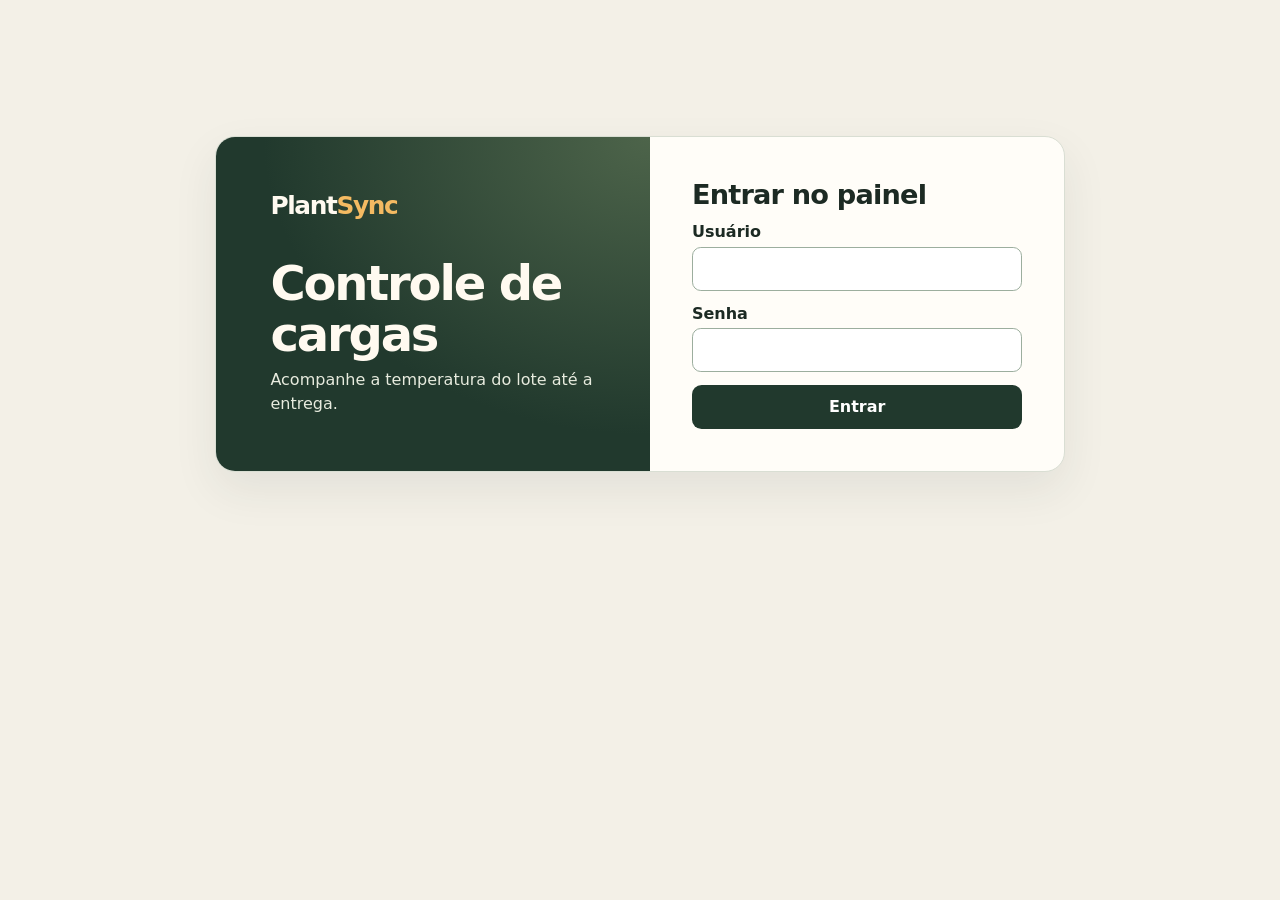
==== front_end/index.html @ 1a7d9cdb "Implementa painel web integrado ao PlantSync" ====
<!doctype html>
<html lang="pt-BR">
<head>
  <meta charset="utf-8">
  <meta name="viewport" content="width=device-width, initial-scale=1">
  <meta name="referrer" content="no-referrer">
  <meta http-equiv="Content-Security-Policy" content="default-src 'self'; script-src 'self'; style-src 'self' 'unsafe-inline'; img-src 'self' data:; connect-src 'self' http://127.0.0.1:8000 http://localhost:8000; object-src 'none'; base-uri 'none'; form-action 'none'">
  <title>PlantSync · Painel de cargas</title>
  <link rel="stylesheet" href="vendor/leaflet/leaflet.css">
  <link rel="stylesheet" href="css/painel.css">
  <script defer src="vendor/leaflet/leaflet.js"></script>
  <script defer src="vendor/chart.umd.js"></script>
  <script defer src="vendor/qrcode.min.js"></script>
  <script type="module" src="js/painel.js"></script>
</head>
<body>
  <a class="pular" href="#conteudo">Pular para o conteúdo</a>
  <header class="topbar" id="topbar" hidden>
    <div class="shell topbar-interna">
      <a class="marca" href="#inicio">Plant<span>Sync</span></a>
      <nav aria-label="Painel">
        <a href="#inicio">Cargas</a>
        <a href="#alertas">Alertas</a>
        <a href="#frutas">Frutas</a>
      </nav>
      <button class="botao sair" type="button" id="sair">Sair</button>
    </div>
  </header>
  <main id="conteudo" tabindex="-1" class="shell conteudo">
    <section class="cartao">
      <h1>Abrindo o painel</h1>
      <p>Se você abriu este arquivo diretamente, inicie o servidor local e <a href="http://127.0.0.1:5500/">abra o painel</a>.</p>
      <noscript><p>Habilite o JavaScript para usar o painel.</p></noscript>
    </section>
  </main>
</body>
</html>
---- front_end/vendor/leaflet/leaflet.css ----
/* required styles */

.leaflet-pane,
.leaflet-tile,
.leaflet-marker-icon,
.leaflet-marker-shadow,
.leaflet-tile-container,
.leaflet-pane > svg,
.leaflet-pane > canvas,
.leaflet-zoom-box,
.leaflet-image-layer,
.leaflet-layer {
	position: absolute;
	left: 0;
	top: 0;
	}
.leaflet-container {
	overflow: hidden;
	}
.leaflet-tile,
.leaflet-marker-icon,
.leaflet-marker-shadow {
	-webkit-user-select: none;
	   -moz-user-select: none;
	        user-select: none;
	  -webkit-user-drag: none;
	}
/* Prevents IE11 from highlighting tiles in blue */
.leaflet-tile::selection {
	background: transparent;
}
/* Safari renders non-retina tile on retina better with this, but Chrome is worse */
.leaflet-safari .leaflet-tile {
	image-rendering: -webkit-optimize-contrast;
	}
/* hack that prevents hw layers "stretching" when loading new tiles */
.leaflet-safari .leaflet-tile-container {
	width: 1600px;
	height: 1600px;
	-webkit-transform-origin: 0 0;
	}
.leaflet-marker-icon,
.leaflet-marker-shadow {
	display: block;
	}
/* .leaflet-container svg: reset svg max-width decleration shipped in Joomla! (joomla.org) 3.x */
/* .leaflet-container img: map is broken in FF if you have max-width: 100% on tiles */
.leaflet-container .leaflet-overlay-pane svg {
	max-width: none !important;
	max-height: none !important;
	}
.leaflet-container .leaflet-marker-pane img,
.leaflet-container .leaflet-shadow-pane img,
.leaflet-container .leaflet-tile-pane img,
.leaflet-container img.leaflet-image-layer,
.leaflet-container .leaflet-tile {
	max-width: none !important;
	max-height: none !important;
	width: auto;
	padding: 0;
	}

.leaflet-container img.leaflet-tile {
	/* See: https://bugs.chromium.org/p/chromium/issues/detail?id=600120 */
	mix-blend-mode: plus-lighter;
}

.leaflet-container.leaflet-touch-zoom {
	-ms-touch-action: pan-x pan-y;
	touch-action: pan-x pan-y;
	}
.leaflet-container.leaflet-touch-drag {
	-ms-touch-action: pinch-zoom;
	/* Fallback for FF which doesn't support pinch-zoom */
	touch-action: none;
	touch-action: pinch-zoom;
}
.leaflet-container.leaflet-touch-drag.leaflet-touch-zoom {
	-ms-touch-action: none;
	touch-action: none;
}
.leaflet-container {
	-webkit-tap-highlight-color: transparent;
}
.leaflet-container a {
	-webkit-tap-highlight-color: rgba(51, 181, 229, 0.4);
}
.leaflet-tile {
	filter: inherit;
	visibility: hidden;
	}
.leaflet-tile-loaded {
	visibility: inherit;
	}
.leaflet-zoom-box {
	width: 0;
	height: 0;
	-moz-box-sizing: border-box;
	     box-sizing: border-box;
	z-index: 800;
	}
/* workaround for https://bugzilla.mozilla.org/show_bug.cgi?id=888319 */
.leaflet-overlay-pane svg {
	-moz-user-select: none;
	}

.leaflet-pane         { z-index: 400; }

.leaflet-tile-pane    { z-index: 200; }
.leaflet-overlay-pane { z-index: 400; }
.leaflet-shadow-pane  { z-index: 500; }
.leaflet-marker-pane  { z-index: 600; }
.leaflet-tooltip-pane   { z-index: 650; }
.leaflet-popup-pane   { z-index: 700; }

.leaflet-map-pane canvas { z-index: 100; }
.leaflet-map-pane svg    { z-index: 200; }

.leaflet-vml-shape {
	width: 1px;
	height: 1px;
	}
.lvml {
	behavior: url(#default#VML);
	display: inline-block;
	position: absolute;
	}


/* control positioning */

.leaflet-control {
	position: relative;
	z-index: 800;
	pointer-events: visiblePainted; /* IE 9-10 doesn't have auto */
	pointer-events: auto;
	}
.leaflet-top,
.leaflet-bottom {
	position: absolute;
	z-index: 1000;
	pointer-events: none;
	}
.leaflet-top {
	top: 0;
	}
.leaflet-right {
	right: 0;
	}
.leaflet-bottom {
	bottom: 0;
	}
.leaflet-left {
	left: 0;
	}
.leaflet-control {
	float: left;
	clear: both;
	}
.leaflet-right .leaflet-control {
	float: right;
	}
.leaflet-top .leaflet-control {
	margin-top: 10px;
	}
.leaflet-bottom .leaflet-control {
	margin-bottom: 10px;
	}
.leaflet-left .leaflet-control {
	margin-left: 10px;
	}
.leaflet-right .leaflet-control {
	margin-right: 10px;
	}


/* zoom and fade animations */

.leaflet-fade-anim .leaflet-popup {
	opacity: 0;
	-webkit-transition: opacity 0.2s linear;
	   -moz-transition: opacity 0.2s linear;
	        transition: opacity 0.2s linear;
	}
.leaflet-fade-anim .leaflet-map-pane .leaflet-popup {
	opacity: 1;
	}
.leaflet-zoom-animated {
	-webkit-transform-origin: 0 0;
	    -ms-transform-origin: 0 0;
	        transform-origin: 0 0;
	}
svg.leaflet-zoom-animated {
	will-change: transform;
}

.leaflet-zoom-anim .leaflet-zoom-animated {
	-webkit-transition: -webkit-transform 0.25s cubic-bezier(0,0,0.25,1);
	   -moz-transition:    -moz-transform 0.25s cubic-bezier(0,0,0.25,1);
	        transition:         transform 0.25s cubic-bezier(0,0,0.25,1);
	}
.leaflet-zoom-anim .leaflet-tile,
.leaflet-pan-anim .leaflet-tile {
	-webkit-transition: none;
	   -moz-transition: none;
	        transition: none;
	}

.leaflet-zoom-anim .leaflet-zoom-hide {
	visibility: hidden;
	}


/* cursors */

.leaflet-interactive {
	cursor: pointer;
	}
.leaflet-grab {
	cursor: -webkit-grab;
	cursor:    -moz-grab;
	cursor:         grab;
	}
.leaflet-crosshair,
.leaflet-crosshair .leaflet-interactive {
	cursor: crosshair;
	}
.leaflet-popup-pane,
.leaflet-control {
	cursor: auto;
	}
.leaflet-dragging .leaflet-grab,
.leaflet-dragging .leaflet-grab .leaflet-interactive,
.leaflet-dragging .leaflet-marker-draggable {
	cursor: move;
	cursor: -webkit-grabbing;
	cursor:    -moz-grabbing;
	cursor:         grabbing;
	}

/* marker & overlays interactivity */
.leaflet-marker-icon,
.leaflet-marker-shadow,
.leaflet-image-layer,
.leaflet-pane > svg path,
.leaflet-tile-container {
	pointer-events: none;
	}

.leaflet-marker-icon.leaflet-interactive,
.leaflet-image-layer.leaflet-interactive,
.leaflet-pane > svg path.leaflet-interactive,
svg.leaflet-image-layer.leaflet-interactive path {
	pointer-events: visiblePainted; /* IE 9-10 doesn't have auto */
	pointer-events: auto;
	}

/* visual tweaks */

.leaflet-container {
	background: #ddd;
	outline-offset: 1px;
	}
.leaflet-container a {
	color: #0078A8;
	}
.leaflet-zoom-box {
	border: 2px dotted #38f;
	background: rgba(255,255,255,0.5);
	}


/* general typography */
.leaflet-container {
	font-family: "Helvetica Neue", Arial, Helvetica, sans-serif;
	font-size: 12px;
	font-size: 0.75rem;
	line-height: 1.5;
	}


/* general toolbar styles */

.leaflet-bar {
	box-shadow: 0 1px 5px rgba(0,0,0,0.65);
	border-radius: 4px;
	}
.leaflet-bar a {
	background-color: #fff;
	border-bottom: 1px solid #ccc;
	width: 26px;
	height: 26px;
	line-height: 26px;
	display: block;
	text-align: center;
	text-decoration: none;
	color: black;
	}
.leaflet-bar a,
.leaflet-control-layers-toggle {
	background-position: 50% 50%;
	background-repeat: no-repeat;
	display: block;
	}
.leaflet-bar a:hover,
.leaflet-bar a:focus {
	background-color: #f4f4f4;
	}
.leaflet-bar a:first-child {
	border-top-left-radius: 4px;
	border-top-right-radius: 4px;
	}
.leaflet-bar a:last-child {
	border-bottom-left-radius: 4px;
	border-bottom-right-radius: 4px;
	border-bottom: none;
	}
.leaflet-bar a.leaflet-disabled {
	cursor: default;
	background-color: #f4f4f4;
	color: #bbb;
	}

.leaflet-touch .leaflet-bar a {
	width: 30px;
	height: 30px;
	line-height: 30px;
	}
.leaflet-touch .leaflet-bar a:first-child {
	border-top-left-radius: 2px;
	border-top-right-radius: 2px;
	}
.leaflet-touch .leaflet-bar a:last-child {
	border-bottom-left-radius: 2px;
	border-bottom-right-radius: 2px;
	}

/* zoom control */

.leaflet-control-zoom-in,
.leaflet-control-zoom-out {
	font: bold 18px 'Lucida Console', Monaco, monospace;
	text-indent: 1px;
	}

.leaflet-touch .leaflet-control-zoom-in, .leaflet-touch .leaflet-control-zoom-out  {
	font-size: 22px;
	}


/* layers control */

.leaflet-control-layers {
	box-shadow: 0 1px 5px rgba(0,0,0,0.4);
	background: #fff;
	border-radius: 5px;
	}
.leaflet-control-layers-toggle {
	background-image: url(images/layers.png);
	width: 36px;
	height: 36px;
	}
.leaflet-retina .leaflet-control-layers-toggle {
	background-image: url(images/layers-2x.png);
	background-size: 26px 26px;
	}
.leaflet-touch .leaflet-control-layers-toggle {
	width: 44px;
	height: 44px;
	}
.leaflet-control-layers .leaflet-control-layers-list,
.leaflet-control-layers-expanded .leaflet-control-layers-toggle {
	display: none;
	}
.leaflet-control-layers-expanded .leaflet-control-layers-list {
	display: block;
	position: relative;
	}
.leaflet-control-layers-expanded {
	padding: 6px 10px 6px 6px;
	color: #333;
	background: #fff;
	}
.leaflet-control-layers-scrollbar {
	overflow-y: scroll;
	overflow-x: hidden;
	padding-right: 5px;
	}
.leaflet-control-layers-selector {
	margin-top: 2px;
	position: relative;
	top: 1px;
	}
.leaflet-control-layers label {
	display: block;
	font-size: 13px;
	font-size: 1.08333em;
	}
.leaflet-control-layers-separator {
	height: 0;
	border-top: 1px solid #ddd;
	margin: 5px -10px 5px -6px;
	}

/* Default icon URLs */
.leaflet-default-icon-path { /* used only in path-guessing heuristic, see L.Icon.Default */
	background-image: url(images/marker-icon.png);
	}


/* attribution and scale controls */

.leaflet-container .leaflet-control-attribution {
	background: #fff;
	background: rgba(255, 255, 255, 0.8);
	margin: 0;
	}
.leaflet-control-attribution,
.leaflet-control-scale-line {
	padding: 0 5px;
	color: #333;
	line-height: 1.4;
	}
.leaflet-control-attribution a {
	text-decoration: none;
	}
.leaflet-control-attribution a:hover,
.leaflet-control-attribution a:focus {
	text-decoration: underline;
	}
.leaflet-attribution-flag {
	display: inline !important;
	vertical-align: baseline !important;
	width: 1em;
	height: 0.6669em;
	}
.leaflet-left .leaflet-control-scale {
	margin-left: 5px;
	}
.leaflet-bottom .leaflet-control-scale {
	margin-bottom: 5px;
	}
.leaflet-control-scale-line {
	border: 2px solid #777;
	border-top: none;
	line-height: 1.1;
	padding: 2px 5px 1px;
	white-space: nowrap;
	-moz-box-sizing: border-box;
	     box-sizing: border-box;
	background: rgba(255, 255, 255, 0.8);
	text-shadow: 1px 1px #fff;
	}
.leaflet-control-scale-line:not(:first-child) {
	border-top: 2px solid #777;
	border-bottom: none;
	margin-top: -2px;
	}
.leaflet-control-scale-line:not(:first-child):not(:last-child) {
	border-bottom: 2px solid #777;
	}

.leaflet-touch .leaflet-control-attribution,
.leaflet-touch .leaflet-control-layers,
.leaflet-touch .leaflet-bar {
	box-shadow: none;
	}
.leaflet-touch .leaflet-control-layers,
.leaflet-touch .leaflet-bar {
	border: 2px solid rgba(0,0,0,0.2);
	background-clip: padding-box;
	}


/* popup */

.leaflet-popup {
	position: absolute;
	text-align: center;
	margin-bottom: 20px;
	}
.leaflet-popup-content-wrapper {
	padding: 1px;
	text-align: left;
	border-radius: 12px;
	}
.leaflet-popup-content {
	margin: 13px 24px 13px 20px;
	line-height: 1.3;
	font-size: 13px;
	font-size: 1.08333em;
	min-height: 1px;
	}
.leaflet-popup-content p {
	margin: 17px 0;
	margin: 1.3em 0;
	}
.leaflet-popup-tip-container {
	width: 40px;
	height: 20px;
	position: absolute;
	left: 50%;
	margin-top: -1px;
	margin-left: -20px;
	overflow: hidden;
	pointer-events: none;
	}
.leaflet-popup-tip {
	width: 17px;
	height: 17px;
	padding: 1px;

	margin: -10px auto 0;
	pointer-events: auto;

	-webkit-transform: rotate(45deg);
	   -moz-transform: rotate(45deg);
	    -ms-transform: rotate(45deg);
	        transform: rotate(45deg);
	}
.leaflet-popup-content-wrapper,
.leaflet-popup-tip {
	background: white;
	color: #333;
	box-shadow: 0 3px 14px rgba(0,0,0,0.4);
	}
.leaflet-container a.leaflet-popup-close-button {
	position: absolute;
	top: 0;
	right: 0;
	border: none;
	text-align: center;
	width: 24px;
	height: 24px;
	font: 16px/24px Tahoma, Verdana, sans-serif;
	color: #757575;
	text-decoration: none;
	background: transparent;
	}
.leaflet-container a.leaflet-popup-close-button:hover,
.leaflet-container a.leaflet-popup-close-button:focus {
	color: #585858;
	}
.leaflet-popup-scrolled {
	overflow: auto;
	}

.leaflet-oldie .leaflet-popup-content-wrapper {
	-ms-zoom: 1;
	}
.leaflet-oldie .leaflet-popup-tip {
	width: 24px;
	margin: 0 auto;

	-ms-filter: "progid:DXImageTransform.Microsoft.Matrix(M11=0.70710678, M12=0.70710678, M21=-0.70710678, M22=0.70710678)";
	filter: progid:DXImageTransform.Microsoft.Matrix(M11=0.70710678, M12=0.70710678, M21=-0.70710678, M22=0.70710678);
	}

.leaflet-oldie .leaflet-control-zoom,
.leaflet-oldie .leaflet-control-layers,
.leaflet-oldie .leaflet-popup-content-wrapper,
.leaflet-oldie .leaflet-popup-tip {
	border: 1px solid #999;
	}


/* div icon */

.leaflet-div-icon {
	background: #fff;
	border: 1px solid #666;
	}


/* Tooltip */
/* Base styles for the element that has a tooltip */
.leaflet-tooltip {
	position: absolute;
	padding: 6px;
	background-color: #fff;
	border: 1px solid #fff;
	border-radius: 3px;
	color: #222;
	white-space: nowrap;
	-webkit-user-select: none;
	-moz-user-select: none;
	-ms-user-select: none;
	user-select: none;
	pointer-events: none;
	box-shadow: 0 1px 3px rgba(0,0,0,0.4);
	}
.leaflet-tooltip.leaflet-interactive {
	cursor: pointer;
	pointer-events: auto;
	}
.leaflet-tooltip-top:before,
.leaflet-tooltip-bottom:before,
.leaflet-tooltip-left:before,
.leaflet-tooltip-right:before {
	position: absolute;
	pointer-events: none;
	border: 6px solid transparent;
	background: transparent;
	content: "";
	}

/* Directions */

.leaflet-tooltip-bottom {
	margin-top: 6px;
}
.leaflet-tooltip-top {
	margin-top: -6px;
}
.leaflet-tooltip-bottom:before,
.leaflet-tooltip-top:before {
	left: 50%;
	margin-left: -6px;
	}
.leaflet-tooltip-top:before {
	bottom: 0;
	margin-bottom: -12px;
	border-top-color: #fff;
	}
.leaflet-tooltip-bottom:before {
	top: 0;
	margin-top: -12px;
	margin-left: -6px;
	border-bottom-color: #fff;
	}
.leaflet-tooltip-left {
	margin-left: -6px;
}
.leaflet-tooltip-right {
	margin-left: 6px;
}
.leaflet-tooltip-left:before,
.leaflet-tooltip-right:before {
	top: 50%;
	margin-top: -6px;
	}
.leaflet-tooltip-left:before {
	right: 0;
	margin-right: -12px;
	border-left-color: #fff;
	}
.leaflet-tooltip-right:before {
	left: 0;
	margin-left: -12px;
	border-right-color: #fff;
	}

/* Printing */

@media print {
	/* Prevent printers from removing background-images of controls. */
	.leaflet-control {
		-webkit-print-color-adjust: exact;
		print-color-adjust: exact;
		}
	}
---- front_end/css/painel.css ----
:root {
  color-scheme: light;
  --fundo: #f3f0e7;
  --papel: #fffdf8;
  --folha: #21392d;
  --tinta: #1c2a23;
  --suave: #52645a;
  --borda: #d9ded3;
  --manga: #f4ba62;
  --foco: #246db0;
  font-family: "Segoe UI", system-ui, sans-serif;
}

* { box-sizing: border-box; }
body { margin: 0; color: var(--tinta); background: var(--fundo); }
[hidden] { display: none !important; }
h1, h2, h3, p { margin-top: 0; }
h1 { font-size: clamp(2rem, 5vw, 3rem); line-height: 1.06; letter-spacing: -.045em; margin-bottom: .55rem; }
h2 { font-size: 1.25rem; line-height: 1.2; margin-bottom: .7rem; }
h3 { font-size: 1rem; margin-bottom: .4rem; }
p { line-height: 1.5; margin-bottom: .85rem; }
a { color: #225643; }
button, input, select { font: inherit; }
a:focus-visible, button:focus-visible, input:focus-visible, select:focus-visible, summary:focus-visible {
  outline: 3px solid var(--foco);
  outline-offset: 3px;
}
.shell { max-width: 1192px; margin-inline: auto; padding-inline: clamp(1rem, 4vw, 2rem); }
.conteudo { padding-block: clamp(1.5rem, 5vw, 3.5rem); }
.pular { position: fixed; left: 1rem; top: .5rem; z-index: 1001; padding: .7rem 1rem; background: white; transform: translateY(-150%); }
.pular:focus { transform: none; }
.topbar { background: var(--folha); color: white; }
.topbar-interna { display: flex; flex-wrap: wrap; gap: .5rem 1.5rem; align-items: center; min-height: 4.25rem; padding-block: .55rem; }
.marca { color: inherit; font-weight: 800; text-decoration: none; font-size: 1.55rem; letter-spacing: -.055em; }
.marca span { color: var(--manga); }
.topbar nav { display: flex; flex-wrap: wrap; align-items: center; gap: .15rem; margin-right: auto; }
.topbar nav a { color: #eef3e9; text-decoration: none; padding: .65rem .8rem; border-radius: .5rem; font-weight: 600; }
.topbar nav a:hover, .topbar nav a[aria-current] { background: #3b5546; }
.topbar .sair { color: white; background: transparent; border-color: #789082; }
.topbar a:focus-visible, .topbar button:focus-visible { outline-color: var(--manga); }
.cabecalho { margin-bottom: 1.4rem; }
.cabecalho p, .suave { color: var(--suave); }
.cartao { min-width: 0; background: var(--papel); border: 1px solid var(--borda); border-radius: 1rem; padding: clamp(1rem, 3vw, 1.45rem); margin-bottom: 1rem; overflow-wrap: anywhere; }
.grade { display: grid; gap: 1rem; min-width: 0; }
.grade.duas { grid-template-columns: repeat(auto-fit, minmax(min(250px, 100%), 1fr)); }
.acoes { display: flex; flex-wrap: wrap; align-items: center; gap: .6rem; }
.botao { min-height: 44px; display: inline-flex; align-items: center; justify-content: center; gap: .4rem; border: 1px solid transparent; border-radius: .6rem; padding: .55rem .9rem; font-weight: 650; text-decoration: none; cursor: pointer; color: white; background: var(--folha); line-height: 1.25; }
.botao:hover { background: #355744; }
.botao.secundario { color: var(--folha); background: var(--papel); border-color: #a7b8aa; }
.botao.secundario:hover { background: #e8efe6; }
.botao:disabled { opacity: .65; cursor: default; }
.aviso { color: #314738; background: #e9eee3; border: 1px solid #d1dacc; border-radius: .6rem; padding: .7rem .85rem; }
.aviso.erro { background: #fff2ed; border-color: #ebc0b2; color: #8c2e22; }
.aviso:empty { display: none; }
.campo { display: grid; gap: .35rem; font-weight: 650; margin-bottom: .8rem; }
.campo input, .campo select { width: 100%; min-height: 44px; padding: .55rem .75rem; border: 1px solid #9cae9e; border-radius: .55rem; color: var(--tinta); background: #fff; font-weight: 400; }
.pilula { display: inline-block; padding: .22rem .58rem; border-radius: 2rem; font-size: .8rem; font-weight: 750; line-height: 1.3; background: #e5e8e1; color: #35443b; }
.pilula.verde { background: #d9ebd7; color: #24513d; }
.pilula.amarelo { background: #f5e5aa; color: #574608; }
.pilula.laranja { background: #f7d4a2; color: #673712; }
.pilula.vermelho { background: #f7d3cc; color: #842c20; }
.tabela { width: 100%; border-collapse: collapse; }
.tabela th, .tabela td { text-align: left; padding: .55rem; border-bottom: 1px solid var(--borda); }
.tabela tr:last-child td { border-bottom: 0; }
.rolagem { overflow-x: auto; }
.grade > .cartao { margin-bottom: 0; }
.grade.duas:has(> .cartao) { margin-bottom: 1rem; }
.ficha { display: grid; grid-template-columns: repeat(auto-fit, minmax(min(144px, 100%), 1fr)); gap: .6rem; }
.ficha > div { padding: .65rem .75rem; border-radius: .55rem; background: #eef0e7; }
.ficha dt { font-size: .84rem; color: var(--suave); }
.ficha dd { margin: .2rem 0 0; font-weight: 650; }
[data-qr] { width: fit-content; padding: .65rem; background: white; border-radius: .4rem; margin-top: .35rem; }
.login { display: grid; grid-template-columns: 1.05fr 1fr; max-width: 850px; margin: min(10vh, 5rem) auto; border: 1px solid var(--borda); border-radius: 1.25rem; overflow: hidden; background: var(--papel); box-shadow: 0 18px 45px #21392d14; }
.login-marca { position: relative; display: flex; flex-direction: column; justify-content: space-between; gap: 2rem; padding: clamp(1.5rem, 5vw, 3.4rem); background: radial-gradient(ellipse at top right, #4d644a, var(--folha) 63%); color: #fffaf0; }
.login-marca p { color: #e7ebde; margin-bottom: 0; }
.login-marca h1 { font-size: clamp(2rem, 4vw, 3rem); max-width: 9em; }
.login-form { padding: clamp(1.4rem, 4vw, 2.6rem); align-self: center; }
.login-form h2 { font-size: 1.7rem; letter-spacing: -.03em; }
.login-form .botao { width: 100%; }
.grade-inicio { display: grid; grid-template-columns: minmax(0, 1.55fr) minmax(0, 1fr); gap: 1rem; align-items: start; }
.cartao-mapa { padding: 0; overflow: hidden; }
.mapa-topo { padding: .95rem 1rem; display: flex; align-items: center; justify-content: space-between; flex-wrap: wrap; gap: .4rem; }
.mapa-topo h2 { margin: 0; }
.mapa { min-height: 290px; height: min(48vh, 445px); background: #d8e9ed; isolation: isolate; }
.mapa-uf.leaflet-tooltip { background: transparent; border: 0; box-shadow: none; color: #45584a; font-size: .76rem; font-weight: 750; }
.mapa-figura { position: relative; }
.mapa-estado { position: absolute; z-index: 1; bottom: 1.3rem; left: .6rem; right: .6rem; width: fit-content; margin: 0; padding: .35rem .55rem; border-radius: .4rem; background: var(--papel); color: var(--tinta); font-size: .8rem; pointer-events: none; }
.mapa-nota { padding: .7rem 1rem; margin: 0; color: var(--suave); font-size: .87rem; }
.mapa-falha { display: grid; place-items: center; padding: 1.2rem; text-align: center; }
.abas { display: flex; flex-wrap: wrap; gap: .4rem; margin-bottom: 1rem; }
.abas button { color: var(--folha); background: #e9eee3; }
.abas button[aria-pressed="true"] { color: white; background: var(--folha); }
.lista-cargas { display: grid; gap: .6rem; }
.carga { display: block; color: var(--tinta); text-decoration: none; padding: .8rem; border: 1px solid var(--borda); border-radius: .6rem; }
.carga:hover { background: #eef2e9; border-color: #9bb29f; }
.carga-titulo { display: flex; align-items: center; justify-content: space-between; flex-wrap: wrap; gap: .3rem; margin-bottom: .25rem; }
.carga-rota { display: block; color: var(--suave); font-size: .88rem; }
.inicio-topo { display: flex; justify-content: space-between; align-items: end; gap: .65rem; flex-wrap: wrap; margin-bottom: 1rem; }
.inicio-topo .cabecalho { margin: 0; }
.inicio-topo p { margin-bottom: 0; }
fieldset { min-width: 0; border: 1px solid var(--borda); border-radius: .6rem; margin: 0 0 1rem; padding: .8rem; }
legend { font-weight: 650; }
summary { cursor: pointer; font-weight: 650; padding: .45rem 0; }
canvas { max-width: 100%; }
@media (max-width: 730px) {
  .login, .grade-inicio { grid-template-columns: 1fr; }
  .login-marca { gap: 1rem; }
  .login-marca h1 { max-width: none; }
  .topbar-interna { column-gap: .7rem; }
  .topbar nav { order: 3; width: 100%; }
  .topbar .sair { margin-left: auto; }
  .mapa { height: 310px; min-height: 0; }
}
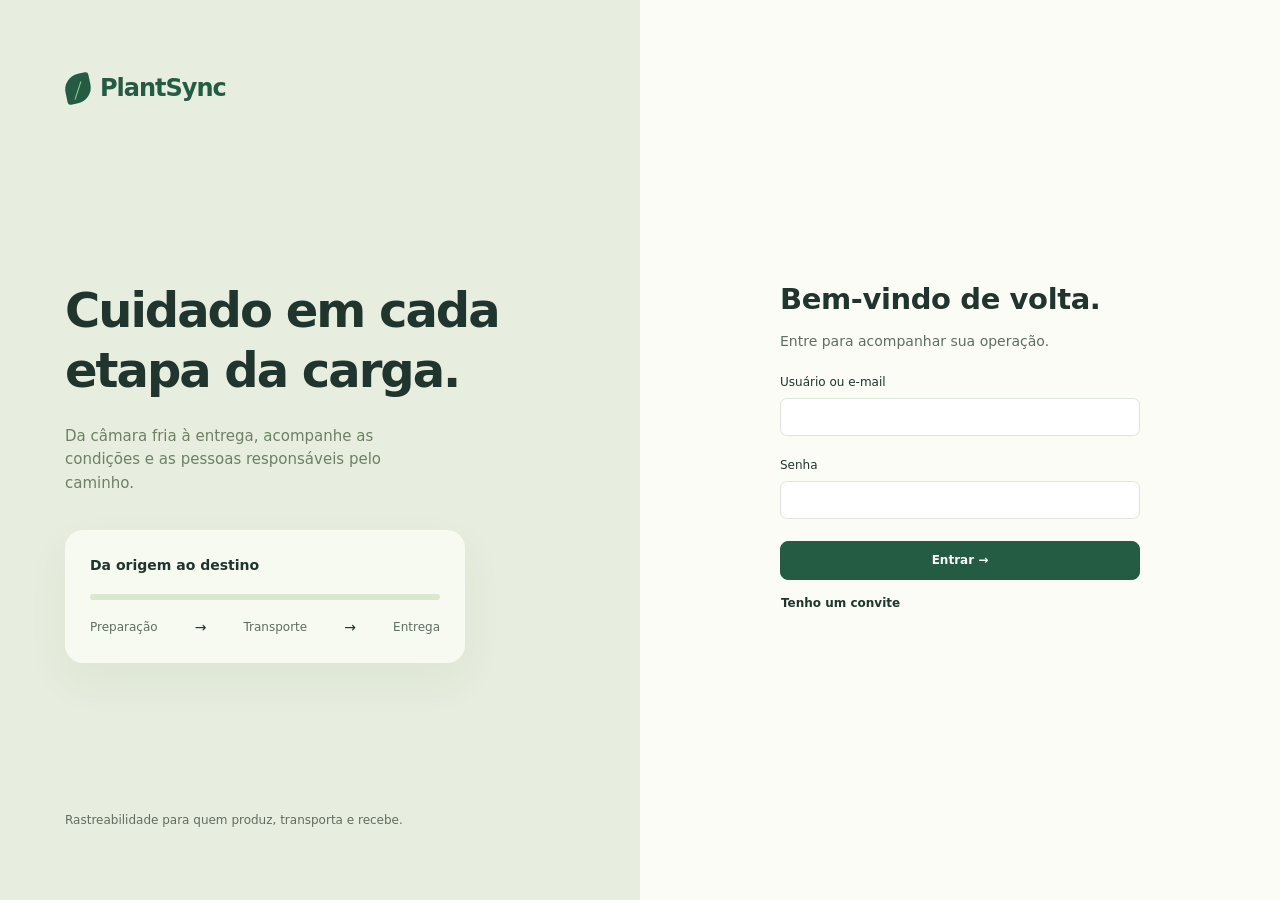
==== commit de8b3926: "Implementa operação multiempresa e painel integrado" ====
--- a/front_end/index.html
+++ b/front_end/index.html
@@ -4,34 +4,21 @@
   <meta charset="utf-8">
   <meta name="viewport" content="width=device-width, initial-scale=1">
   <meta name="referrer" content="no-referrer">
-  <meta http-equiv="Content-Security-Policy" content="default-src 'self'; script-src 'self'; style-src 'self' 'unsafe-inline'; img-src 'self' data:; connect-src 'self' http://127.0.0.1:8000 http://localhost:8000; object-src 'none'; base-uri 'none'; form-action 'none'">
-  <title>PlantSync · Painel de cargas</title>
+  <meta http-equiv="Content-Security-Policy" content="default-src 'self'; script-src 'self'; style-src 'self' 'unsafe-inline'; img-src 'self' data: https://tile.openstreetmap.org; connect-src 'self' http://127.0.0.1:8000 http://localhost:8000; object-src 'none'; base-uri 'none'; form-action 'none'">
+  <title>PlantSync · Operação</title>
   <link rel="stylesheet" href="vendor/leaflet/leaflet.css">
-  <link rel="stylesheet" href="css/painel.css">
+  <link rel="stylesheet" href="css/produto.css">
   <script defer src="vendor/leaflet/leaflet.js"></script>
   <script defer src="vendor/chart.umd.js"></script>
   <script defer src="vendor/qrcode.min.js"></script>
-  <script type="module" src="js/painel.js"></script>
+  <script type="module" src="js/produto.js"></script>
 </head>
 <body>
-  <a class="pular" href="#conteudo">Pular para o conteúdo</a>
-  <header class="topbar" id="topbar" hidden>
-    <div class="shell topbar-interna">
-      <a class="marca" href="#inicio">Plant<span>Sync</span></a>
-      <nav aria-label="Painel">
-        <a href="#inicio">Cargas</a>
-        <a href="#alertas">Alertas</a>
-        <a href="#frutas">Frutas</a>
-      </nav>
-      <button class="botao sair" type="button" id="sair">Sair</button>
-    </div>
-  </header>
-  <main id="conteudo" tabindex="-1" class="shell conteudo">
-    <section class="cartao">
-      <h1>Abrindo o painel</h1>
-      <p>Se você abriu este arquivo diretamente, inicie o servidor local e <a href="http://127.0.0.1:5500/">abra o painel</a>.</p>
-      <noscript><p>Habilite o JavaScript para usar o painel.</p></noscript>
-    </section>
-  </main>
+  <a class="skip-link" href="#conteudo">Pular para o conteúdo</a>
+  <div id="app"><main id="conteudo" class="main"><p role="status">Abrindo o PlantSync…</p><noscript>Habilite o JavaScript para usar o PlantSync.</noscript></main></div>
+  <dialog id="dialog" aria-labelledby="dialog-title"></dialog>
+  <div id="view-loading" role="status"></div>
+  <div id="toast" role="status" aria-live="polite" hidden></div>
+  <div id="print-area"></div>
 </body>
 </html>
--- a/front_end/css/produto.css
+++ b/front_end/css/produto.css
@@ -0,0 +1,253 @@
+
+:root { --paper:#f5f6f2; --white:#fff; --ink:#20352d; --muted:#788179; --line:#e2e7df; --green:#245b43; --light:#ecf3e9; --orange:#b76731; --red:#a54537; --yellow:#fbf1df; --radius:14px; font-family:'DM Sans',sans-serif; color:var(--ink); background:var(--paper); }
+* { box-sizing:border-box; }
+body { margin:0; font-size:14px; line-height:1.55; }
+button,input,select,textarea { font:inherit; }
+button,a,input,select,textarea { -webkit-tap-highlight-color:transparent; }
+button,a { touch-action:manipulation; }
+a { color:var(--green); text-decoration:none; }
+button { cursor:pointer; }
+button:disabled { cursor:default; opacity:.45; }
+:focus-visible { outline:3px solid #dbaa64; outline-offset:3px; }
+h1,h2,h3,p { margin:0; }
+h1,h2,h3,.brand,.metric strong { font-family:'Manrope','DM Sans',sans-serif; }
+h1 { font-size:30px; font-weight:750; letter-spacing:-1.1px; line-height:1.25; }
+h2 { font-size:17px; font-weight:750; letter-spacing:-.4px; }
+h3 { font-size:14px; font-weight:700; }
+small,.muted { color:var(--muted); }
+small { font-size:12px; }
+strong { font-weight:650; }
+.layout { min-height:100vh; display:grid; grid-template-columns:224px minmax(0,1fr); }
+.sidebar { padding:30px 19px 20px; background:#fcfcf8; border-right:1px solid var(--line); display:flex; flex-direction:column; gap:34px; }
+.brand { display:flex; align-items:center; gap:9px; color:var(--green); font-size:24px; font-weight:800; letter-spacing:-1px; }
+.brand-mark { width:26px; height:29px; display:inline-block; border-radius:16px 3px 16px 3px; background:var(--green); transform:rotate(-12deg); position:relative; }
+.brand-mark:after { content:''; position:absolute; left:12px; top:7px; width:1px; height:19px; background:#9fc69f; transform:rotate(30deg); }
+.company { width:100%; background:#f0f2ea; border:1px solid var(--line); border-radius:10px; padding:12px 11px; display:flex; align-items:center; gap:9px; text-align:left; }
+.company strong { font-size:12px; }
+.avatar { flex-shrink:0; display:grid; place-items:center; width:33px; height:33px; border-radius:9px; background:#e5ecdc; color:#476343; font-size:11px; font-weight:700; }
+.nav-label { display:block; font-size:10px; font-weight:600; text-transform:uppercase; letter-spacing:1.5px; color:#949c91; padding:0 12px 10px; }
+.nav-group { display:flex; flex-direction:column; gap:4px; }
+.nav-link { display:flex; gap:12px; align-items:center; padding:10px 12px; border-radius:8px; color:#687166; font-weight:500; font-size:13px; }
+.nav-icon { width:17px; font-size:17px; text-align:center; line-height:1; }
+.nav-link:hover { background:#f0f3e9; }
+.nav-link.active { background:#e8efdf; color:#315d35; font-weight:700; }
+.nav-count { margin-left:auto; border-radius:5px; background:#dbe6cf; padding:0 6px; font-size:11px; }
+.sidebar-bottom { margin-top:auto; display:grid; gap:15px; }
+.user { display:flex; align-items:center; gap:9px; border-top:1px solid var(--line); padding:20px 4px 0; }
+.user strong,.user small { display:block; font-size:12px; }
+.workspace { min-width:0; }
+.topbar { height:75px; display:flex; align-items:center; justify-content:space-between; gap:14px; padding:0 35px; border-bottom:1px solid var(--line); background:#ffffffa6; }
+.breadcrumb { color:#8b9286; font-size:12px; }
+.breadcrumb span { padding:0 10px; color:#bbc2b5; }
+.topbar-right { display:flex; align-items:center; gap:16px; }
+.topbar-right .avatar { border-radius:50%; background:#e7dfcf; color:#786443; }
+.live { color:#60825b; font-size:11px; display:flex; align-items:center; gap:6px; }
+.live:before { content:''; width:6px; height:6px; border-radius:50%; background:#7f9e6a; }
+.main { padding:32px 35px 42px; max-width:1640px; margin:auto; }
+.heading { display:flex; justify-content:space-between; gap:20px; align-items:center; margin-bottom:25px; }
+.heading p { color:var(--muted); margin-top:8px; font-size:13px; }
+.actions { display:flex; gap:9px; align-items:center; flex-wrap:wrap; }
+.btn { border:1px solid var(--line); background:var(--white); color:var(--ink); border-radius:8px; padding:9px 14px; min-height:38px; display:inline-flex; align-items:center; justify-content:center; gap:7px; font-size:12px; font-weight:600; }
+.btn:hover { background:#edf2e8; }
+.btn.primary { background:var(--green); border-color:var(--green); color:white; }
+.btn.primary:hover { background:#174830; }
+.btn.danger { color:var(--red); }
+.btn.text { background:none; border-color:transparent; padding-left:0; }
+.panel { background:white; border:1px solid var(--line); border-radius:var(--radius); }
+.panel-head { padding:20px 22px; display:flex; align-items:center; justify-content:space-between; gap:12px; }
+.panel-body { padding:0 22px 22px; }
+.metrics { display:grid; grid-template-columns:repeat(4,minmax(0,1fr)); gap:14px; margin-bottom:22px; }
+.metric { padding:18px 21px; }
+.metric label { color:#777f72; font-size:12px; display:block; }
+.metric strong { display:block; font-size:30px; letter-spacing:-1px; line-height:1.4; margin-top:8px; font-weight:700; }
+.metric .caption { font-size:11px; color:#88917f; display:block; margin-top:4px; }
+.metric.accent { background:#eaf0df; border-color:#dce5cf; }
+.metric.accent strong { color:#3b652c; }
+.columns { display:grid; grid-template-columns:minmax(0,1.5fr) minmax(280px,1fr); gap:20px; }
+.columns > *, .settings-layout > * { min-width:0; }
+.stack { display:grid; grid-template-columns:minmax(0,1fr); gap:20px; align-content:start; }
+.tag { display:inline-flex; align-items:center; gap:5px; border-radius:5px; padding:3px 8px; font-size:10px; font-weight:600; white-space:nowrap; background:#f0f2eb; color:#737c6b; }
+.tag.green { background:#eaf2e3; color:#4a733c; }
+.tag.orange { background:#fcf0e2; color:#a36a30; }
+.tag.red { background:#f8e9e5; color:#a64d42; }
+.tag.blue { background:#e9f0f4; color:#53768a; }
+.tag.purple { background:#efedf6; color:#79668b; }
+.notice { display:flex; gap:12px; align-items:center; padding:13px 17px; border:1px solid #eadfc9; border-radius:10px; background:#fcf8ee; font-size:12px; margin-bottom:22px; color:#806634; }
+.notice p { flex:1; }
+.notice.error { border-color:#e7c8be; background:#fcf1ec; color:#8f4c36; }
+.toolbar { display:flex; align-items:center; gap:10px; margin-bottom:20px; flex-wrap:wrap; }
+.search { position:relative; flex:1; min-width:180px; max-width:340px; }
+.search input { width:100%; padding-left:14px; }
+input,select,textarea { border:1px solid #dfe5da; border-radius:7px; padding:9px 11px; color:var(--ink); background:#fff; max-width:100%; }
+input::placeholder { color:var(--muted); }
+input[type=checkbox] { accent-color:var(--green); width:16px; height:16px; }
+.segmented { display:flex; background:#e8ece2; padding:3px; border-radius:8px; gap:3px; }
+.segmented button { border:0; background:none; padding:7px 12px; border-radius:5px; color:var(--muted); font-size:12px; }
+.segmented button.active { background:white; color:var(--ink); box-shadow:0 1px 4px #233a2012; }
+.board { display:grid; grid-template-columns:repeat(4,minmax(205px,1fr)); gap:14px; overflow:auto; padding-bottom:12px; }
+.board-column { background:#edf0e9; border-radius:12px; min-height:345px; padding:11px; }
+.column-title { display:flex; align-items:center; gap:7px; padding:3px 1px 13px; font-size:12px; font-weight:600; }
+.column-title .count { margin-left:auto; color:var(--muted); font-size:11px; }
+.phase-dot { height:7px; width:7px; border-radius:50%; background:#a8b79a; }
+.phase-dot.transit { background:#709a7a; }
+.phase-dot.loaded { background:#cba05f; }
+.phase-dot.closed { background:#9ca5b8; }
+.lot-card { display:block; padding:15px 14px; background:#fff; border:1px solid #e1e7da; box-shadow:0 2px 2px #22352302; border-radius:10px; margin-bottom:10px; color:var(--ink); transition:transform .15s,border-color .15s; }
+.lot-card:hover { transform:translateY(-2px); border-color:#a4b995; }
+.lot-card-head { display:flex; justify-content:space-between; align-items:center; margin-bottom:10px; }
+.lot-code { font-size:10px; font-weight:600; color:var(--muted); letter-spacing:.3px; }
+.lot-card h3 { margin-bottom:4px; font-size:14px; }
+.lot-card .owner { font-size:11px; color:#8a9284; }
+.lot-card .destination { padding:10px 0; border-bottom:1px solid #f0f2eb; margin-bottom:10px; font-size:11px; color:#6f7a65; }
+.lot-card footer { display:flex; align-items:center; justify-content:space-between; font-size:10px; color:#98a08f; }
+.temperature { font-size:14px; font-weight:650; }
+.temperature.warn { color:var(--orange); }
+.mini-avatar { display:inline-grid; place-items:center; width:23px; height:23px; border-radius:50%; background:#f0eddf; color:#7d8068; font-size:9px; margin-right:4px; }
+.table-wrap { overflow:auto; }
+table { width:100%; border-collapse:collapse; text-align:left; font-size:12px; }
+th { font-size:10px; font-weight:550; color:#8b9482; padding:11px 18px; background:#f9faf5; text-transform:uppercase; letter-spacing:.7px; white-space:nowrap; }
+td { padding:15px 18px; border-top:1px solid #edf0e7; vertical-align:middle; }
+td strong { display:block; }
+td small { display:block; margin-top:3px; }
+td a:hover { text-decoration:underline; }
+.tabbar { display:flex; gap:24px; border-bottom:1px solid var(--line); margin-bottom:22px; overflow-x:auto; }
+.tabbar button { background:none; border:0; padding:10px 0 13px; white-space:nowrap; color:#8a9381; font-size:12px; border-bottom:2px solid transparent; }
+.tabbar button.active { color:var(--green); border-bottom-color:var(--green); font-weight:650; }
+.flow { display:flex; padding:24px 20px; margin-bottom:22px; overflow-x:auto; }
+.step { position:relative; min-width:125px; flex:1; padding:0 9px; }
+.step:before { content:''; position:absolute; top:12px; left:35px; width:calc(100% - 10px); height:1px; background:#dce4d4; }
+.step:last-child:before { display:none; }
+.step-circle { display:grid; place-items:center; width:25px; height:25px; background:#f5f6f0; border:1px solid #dfe6d7; border-radius:50%; font-size:11px; position:relative; z-index:1; color:#a7ae9f; }
+.step.done .step-circle { background:#e5eedb; color:#5c7f46; border-color:#d3e2c6; }
+.step.current .step-circle { background:var(--green); border-color:var(--green); color:white; box-shadow:0 0 0 4px #eef2e7; }
+.step.provisional .step-circle { background:#fcf0df; color:#ab7136; border-color:#e4cda9; }
+.step strong { display:block; font-size:11px; margin-top:12px; }
+.step small { display:block; font-size:10px; margin-top:3px; }
+.chart-box { height:300px; position:relative; margin-top:18px; }
+.chart-sub { display:flex; gap:22px; align-items:center; font-size:11px; color:#8c9583; margin-top:9px; flex-wrap:wrap; }
+.chart-sub strong { color:#53614b; font-size:12px; }
+.reading { display:flex; gap:20px; margin-bottom:20px; align-items:center; }
+.reading strong { font-size:34px; letter-spacing:-1px; }
+.info-list { display:grid; gap:0; }
+.info-row { display:flex; justify-content:space-between; gap:15px; padding:12px 0; border-bottom:1px solid #eff2e9; font-size:12px; }
+.info-row:last-child { border:0; }
+.info-row span:first-child { color:#8b9381; }
+.info-row span:last-child { text-align:right; }
+.timeline { list-style:none; margin:0; padding:0; }
+.timeline li { position:relative; margin-left:7px; padding:0 0 23px 24px; border-left:1px solid #dfe7d6; }
+.timeline li:last-child { border:0; padding-bottom:0; }
+.timeline li:before { content:''; position:absolute; width:8px; height:8px; border-radius:50%; border:2px solid #fff; background:#8ca875; top:5px; left:-5px; box-shadow:0 0 0 1px #e0e8d7; }
+.timeline time { font-size:10px; color:#919984; }
+.timeline strong { display:block; margin-top:3px; font-size:12px; }
+.timeline p { color:#7f8972; font-size:11px; margin-top:4px; }
+.map { width:100%; height:290px; border-radius:10px; background:#f0f1e8; }
+.leaflet-container { font-family:'DM Sans',sans-serif; }
+.leaflet-tooltip { font-size:10px; box-shadow:none; border-color:#dce4cf; }
+.map-key { display:flex; justify-content:space-between; gap:10px; margin-top:10px; font-size:10px; color:#949c8a; }
+.stop { display:flex; align-items:center; gap:12px; padding:13px 0; border-bottom:1px solid #f0f2eb; }
+.stop-point { width:10px; height:10px; border:2px solid #7a9771; border-radius:50%; flex-shrink:0; }
+.stop strong { display:block; font-size:12px; }
+.stop small { display:block; font-size:11px; }
+.stop .tag { margin-left:auto; }
+.cards-three { display:grid; grid-template-columns:repeat(3,minmax(0,1fr)); gap:18px; }
+.environment { padding:22px; }
+.environment-symbol { width:44px; height:44px; border-radius:12px; background:#edf2e6; display:grid; place-items:center; font-size:21px; color:#769265; margin-bottom:20px; }
+.environment h2 { margin-bottom:5px; }
+.environment .reading { margin:20px 0 5px; }
+.environment footer { margin-top:20px; padding-top:15px; border-top:1px solid var(--line); font-size:11px; color:#8f9785; }
+.label-grid { display:grid; grid-template-columns:repeat(2,minmax(0,1fr)); gap:16px; }
+.qr-label { border:1px solid #dce3d2; border-radius:10px; padding:18px; background:white; display:flex; align-items:center; gap:18px; }
+.qr-label h3 { margin-bottom:5px; }
+.qr-image { width:100px; height:100px; flex-shrink:0; }
+.qr-image img,.qr-image canvas { width:100px!important; height:100px!important; }
+.qr-label small { display:block; font-size:10px; }
+.settings-layout { display:grid; grid-template-columns:200px minmax(0,1fr); gap:24px; }
+.settings-menu { display:flex; flex-direction:column; gap:5px; align-self:start; }
+.settings-menu button { padding:11px 14px; border:0; background:none; color:#818b77; text-align:left; border-radius:8px; font-size:12px; }
+.settings-menu button.active { background:#e8eddf; color:var(--green); font-weight:650; }
+.form-grid { display:grid; grid-template-columns:1fr 1fr; gap:17px; }
+.field { display:grid; gap:6px; font-size:12px; font-weight:500; }
+.field input,.field select,.field textarea { width:100%; font-weight:400; }
+.field.full { grid-column:1/-1; }
+.form-footer { margin-top:23px; display:flex; justify-content:flex-end; gap:9px; }
+.check-row { display:flex; align-items:center; gap:10px; padding:12px 0; font-size:12px; }
+.check-row input { flex-shrink:0; }
+.permission-grid td:not(:first-child),.permission-grid th:not(:first-child) { text-align:center; }
+.empty { padding:35px; text-align:center; color:#949d88; font-size:13px; }
+dialog { padding:0; width:min(540px,calc(100% - 30px)); border:1px solid var(--line); border-radius:18px; box-shadow:0 20px 100px #142c2940; color:var(--ink); max-height:90vh; }
+dialog::backdrop { background:#233b2d5c; backdrop-filter:blur(3px); }
+.dialog-head { padding:23px 25px 17px; display:flex; justify-content:space-between; align-items:center; }
+.dialog-head h2 { font-size:21px; }
+.close { border:0; background:#f1f4ec; width:29px; height:29px; border-radius:50%; color:#859476; font-size:18px; }
+.dialog-body { padding:0 25px 25px; }
+.dialog-body>p { color:var(--muted); font-size:12px; margin-bottom:20px; }
+.dialog-body .notice { margin-top:14px; margin-bottom:0; }
+.error-message { color:var(--red); font-size:12px; min-height:18px; margin-top:12px; }
+#toast { position:fixed; z-index:100; bottom:25px; left:50%; transform:translateX(-50%); padding:12px 20px; background:#244a35; color:#fff; border-radius:10px; box-shadow:0 8px 30px #213b2433; max-width:90vw; font-size:12px; }
+#view-loading { position:fixed; z-index:90; top:10px; left:50%; transform:translateX(-50%); max-width:90vw; }
+#view-loading:not(:empty) { padding:10px 16px; border:1px solid var(--line); border-radius:8px; background:#fff; color:var(--ink); }
+#print-area { display:none; }
+.login-page { display:grid; min-height:100vh; grid-template-columns:1fr 1fr; background:#fcfcf7; }
+.login-story { background:#e7eddf; padding:70px 65px; display:flex; flex-direction:column; justify-content:space-between; position:relative; overflow:hidden; }
+.login-story h1 { font-size:48px; letter-spacing:-2px; max-width:460px; margin:60px 0 25px; }
+.login-story p { color:#6d8064; max-width:360px; font-size:15px; }
+.login-illustration { border-radius:18px; background:#f7faf1; padding:25px; margin:35px 0; width:100%; max-width:400px; box-shadow:0 18px 40px #627c3210; }
+.login-line { height:6px; margin:17px 0; border-radius:5px; background:#dce8ce; }
+.login-side { display:grid; place-items:center; padding:45px; }
+.login-form { max-width:360px; width:100%; }
+.login-form h2 { font-size:29px; margin-bottom:9px; }
+.login-form .field { margin-top:20px; }
+.login-form .btn { margin-top:22px; width:100%; }
+.public-page { max-width:600px; margin:40px auto; padding:0 20px; }
+.public-page .brand { justify-content:center; margin-bottom:30px; }
+.public-page h1 { font-size:27px; margin-bottom:8px; }
+.public-page .panel { padding:30px; }
+.public-page .notice { margin-top:20px; }
+.proposal-note { font-size:11px; color:#8c917e; margin-top:18px; }
+@media(min-width:1550px) { .main { padding-top:40px; } .board-column { min-height:450px; } }
+@media(max-width:1150px) { .layout { grid-template-columns:190px minmax(0,1fr); } .main { padding:26px 23px; } .topbar { padding:0 23px; } .sidebar { padding:25px 13px; } .columns { grid-template-columns:1fr; } .cards-three { grid-template-columns:1fr 1fr; } .metric { padding:15px; } }
+@media(max-width:760px) { .layout { display:block; } .sidebar { padding:14px 16px 0; gap:13px; border-right:0; border-bottom:1px solid var(--line); } .sidebar>.brand { font-size:21px; } .brand-mark { width:21px; height:23px; } .company,.nav-label,.sidebar-bottom,.sidebar .secondary-nav { display:none; } .nav-group { flex-direction:row; overflow:auto; padding-bottom:10px; } .nav-link { flex-shrink:0; padding:8px 10px; font-size:12px; } .nav-icon,.nav-count { display:none; } .topbar { height:49px; padding:0 17px; } .topbar-right .live { display:none; } .topbar-right .avatar { width:26px; height:26px; font-size:10px; } .main { padding:23px 17px; } h1 { font-size:25px; } .heading { align-items:flex-start; gap:12px; } .heading .actions { justify-content:flex-end; } .metrics { grid-template-columns:1fr 1fr; gap:10px; } .metric strong { font-size:25px; } .board { grid-template-columns:repeat(4,230px); } .cards-three,.label-grid { grid-template-columns:1fr; } .settings-layout { grid-template-columns:1fr; gap:16px; } .settings-menu { flex-direction:row; overflow:auto; } .settings-menu button { white-space:nowrap; } .form-grid { grid-template-columns:1fr; } .step { min-width:118px; } .panel-head { padding:17px; } .panel-body { padding:0 17px 17px; } .chart-box { height:260px; } .tabbar { gap:18px; } .notice { align-items:flex-start; flex-wrap:wrap; } .login-page { display:block; } .login-story { padding:30px; } .login-story h1 { font-size:32px; margin:27px 0 16px; } .login-illustration { display:none; } .login-side { padding:35px 25px; } .breadcrumb { font-size:11px; } .table-wrap { max-width:100%; } }
+@media print { body>* { display:none!important; } #print-area { display:grid!important; grid-template-columns:1fr 1fr; gap:12mm; padding:10mm; } .qr-label { break-inside:avoid; border:1px solid #aaa; } @page { size:A4; margin:10mm; } }
+
+:root { --muted:#5f6d62; font-family:'DM Sans',system-ui,sans-serif; }
+h1,h2,h3,.brand,.metric strong { font-family:'Manrope','DM Sans',system-ui,sans-serif; }
+.skip-link { position:fixed; left:1rem; top:1rem; z-index:1000; transform:translateY(-180%); background:#fff; padding:.5rem 1rem; border-radius:6px; }
+.skip-link:focus { transform:none; }
+.mobile-controls { display:none; }
+.topbar-right .company-name { font-size:12px; color:var(--muted); }
+.company-down,.mode,.last-humidity,.stop > .btn { margin-left:auto; }
+.company strong,.user strong,.heading p,.public-details dd { overflow-wrap:anywhere; }
+.metric > span { color:var(--muted); font-size:12px; }
+.section-space,.lot-owner { margin-top:18px; }
+.alert-actions { margin:10px 0 16px; justify-content:flex-end; }
+.login-stages { justify-content:space-between; }
+.login-form .btn.text { width:auto; margin-top:4px; }
+.login-form [role="alert"]:empty { display:none; }
+.reading .temperature { line-height:1.1; }
+.qr-link { display:inline-block; font-size:11px; margin-top:8px; }
+.pagination { display:flex; align-items:center; justify-content:flex-end; gap:10px; padding-top:14px; }
+.tracking-banner { justify-content:space-between; }
+.table-wrap { max-width:100%; }
+.column-title,.empty,.map-key,.settings-menu button,.breadcrumb,.tabbar button,.timeline p,.timeline time,th { color:var(--muted); }
+.public-details { display:grid; grid-template-columns:auto 1fr; gap:10px 14px; margin:20px 0 0; }
+.public-details dt { color:var(--muted); }
+.public-details dd { margin:0; }
+.report-page { max-width:950px; }
+[hidden] { display:none !important; }
+summary { cursor:pointer; color:var(--green); }
+details > summary { margin-bottom:9px; }
+.detection-fields { min-width:0; margin:6px 0 0; padding:10px; border:1px solid var(--line); border-radius:8px; }
+.detection-fields .check-row { grid-column:1 / -1; }
+.detection-fields:disabled { display:none; }
+@media(min-width:761px) { .sidebar { position:sticky; top:0; min-height:100vh; max-height:100vh; overflow:auto; } }
+@media(max-width:760px) {
+  .mobile-controls { display:flex; align-items:center; gap:6px; }
+  .topbar-right { gap:8px; }
+  .topbar-right .company-name,.topbar-right .avatar { display:none; }
+  .company-selector { max-width:50vw; overflow:hidden; text-overflow:ellipsis; white-space:nowrap; display:block; }
+  .heading { flex-wrap:wrap; }
+  .heading .actions { justify-content:flex-start; }
+  .panel-head { flex-wrap:wrap; }
+  .public-page .panel { padding:20px; }
+}
+@media print { .qr-link { display:none; } }
